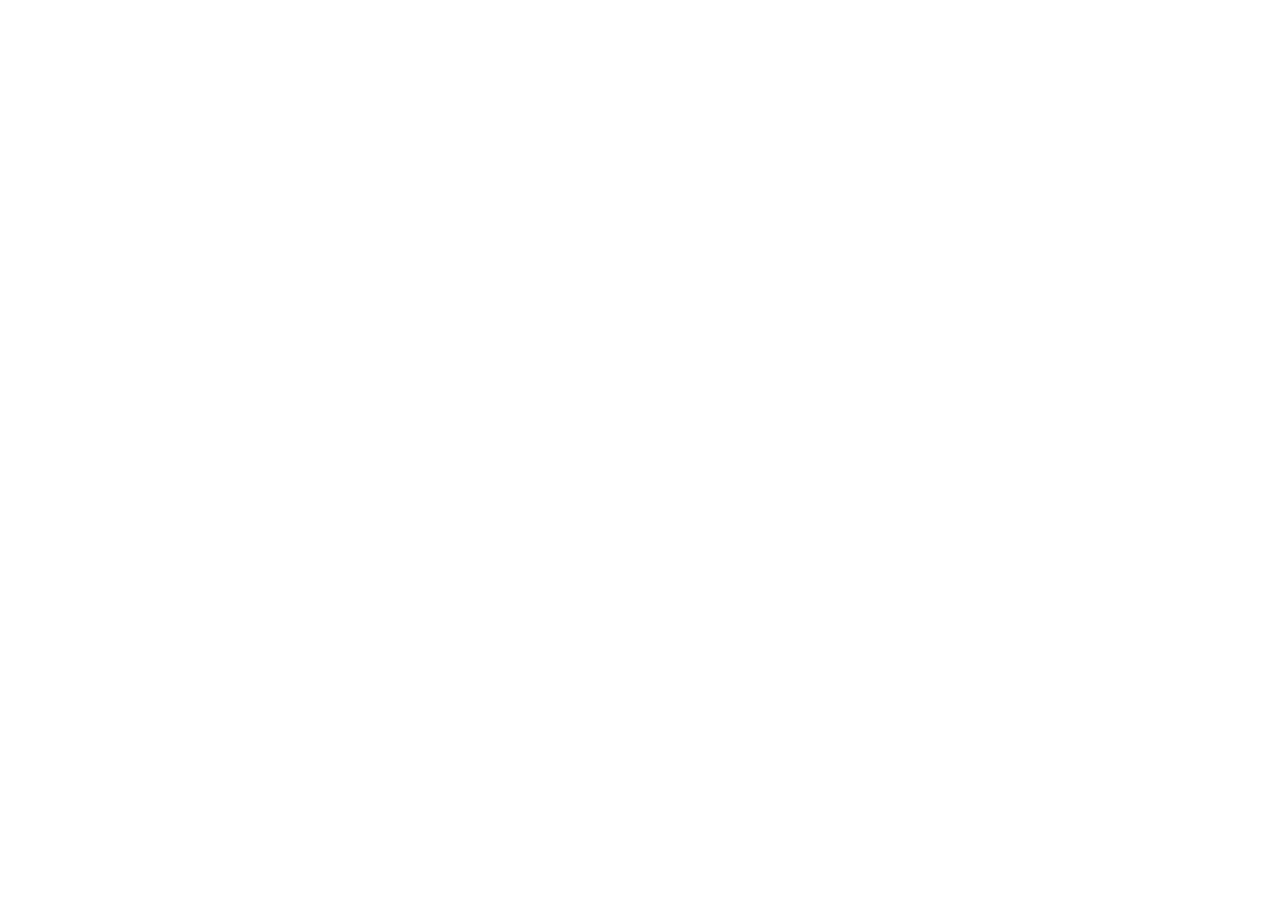
==== anime-battle-arena/index.html @ 2f111126 "eerste commit van startscherm" ====
<!DOCTYPE html>
<html lang="en">
<head>
    <meta charset="UTF-8">
    <meta name="viewport" content="width=device-width, initial-scale=1.0">
    <title>Welcome screen</title>
    <link rel="stylesheet" href="style.css">
</head>
<body>
    

    <script src="sketch.js"></script>
</body>
</html>
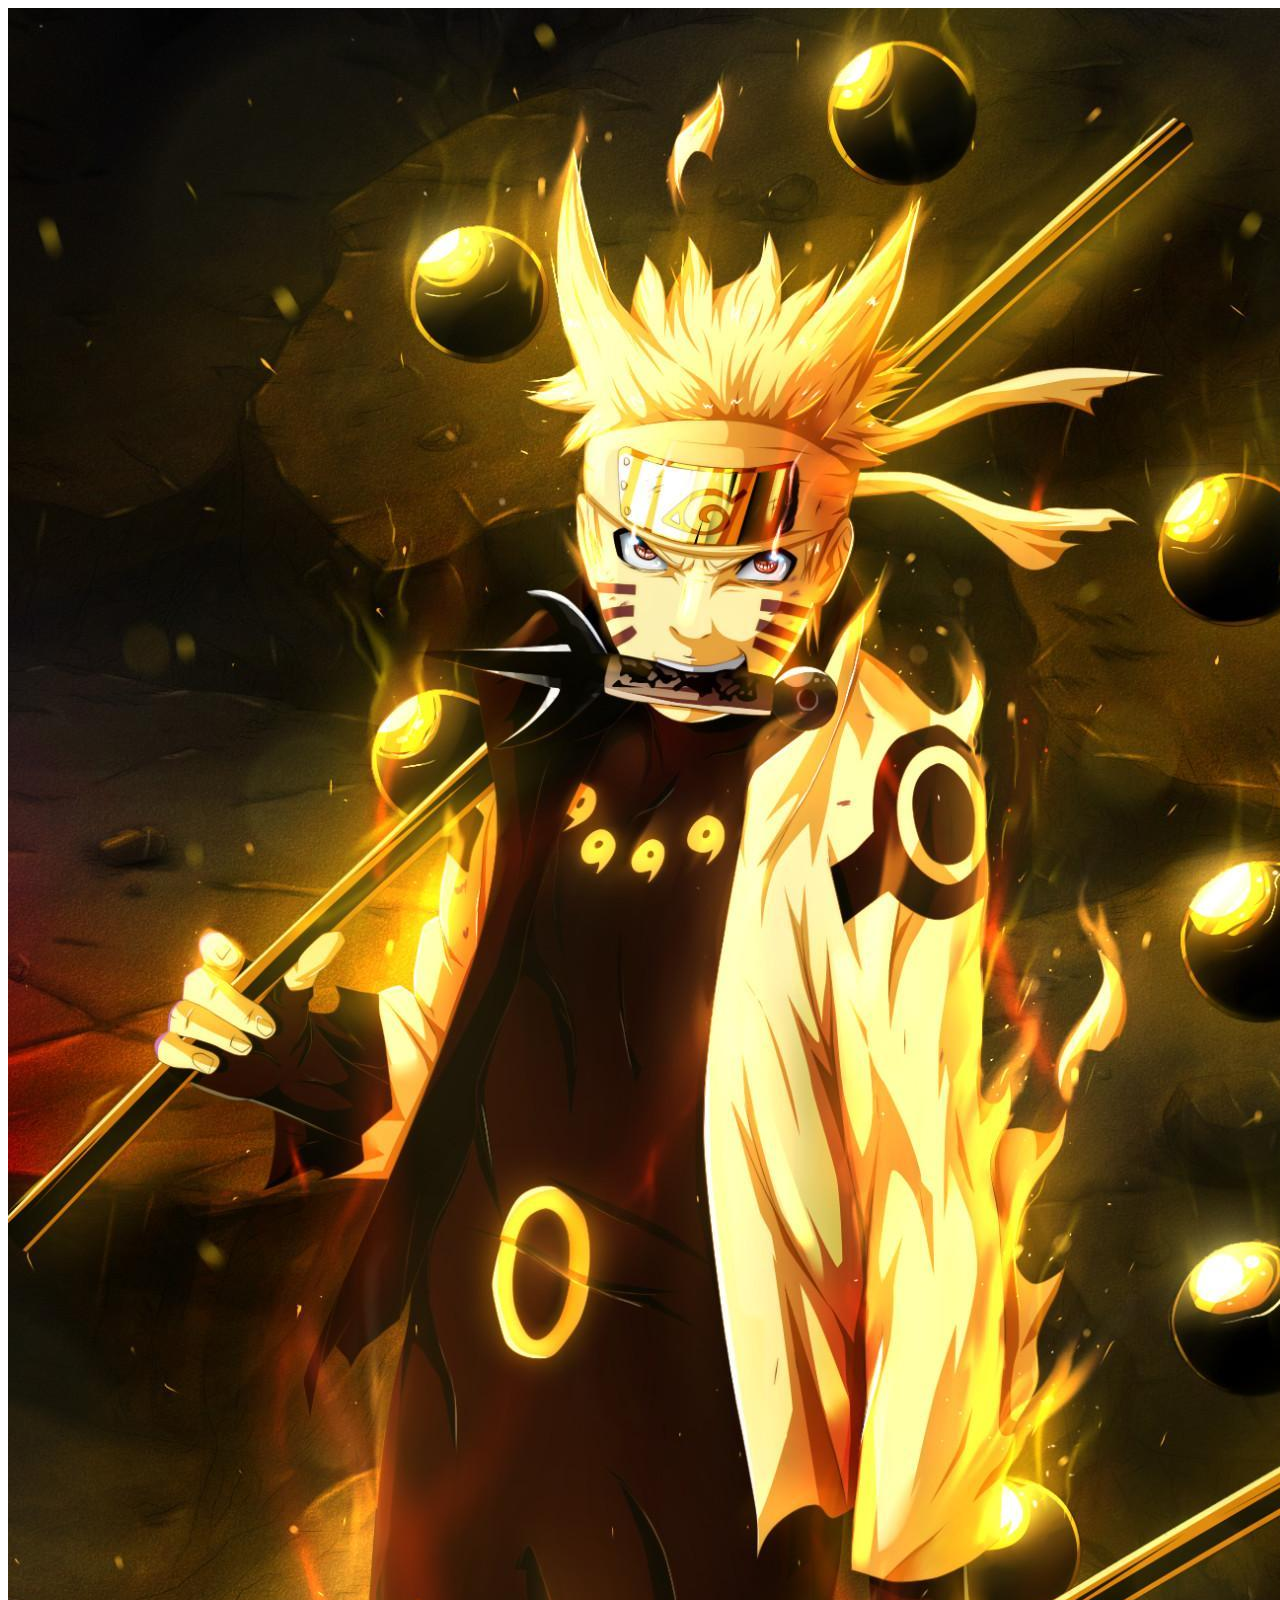
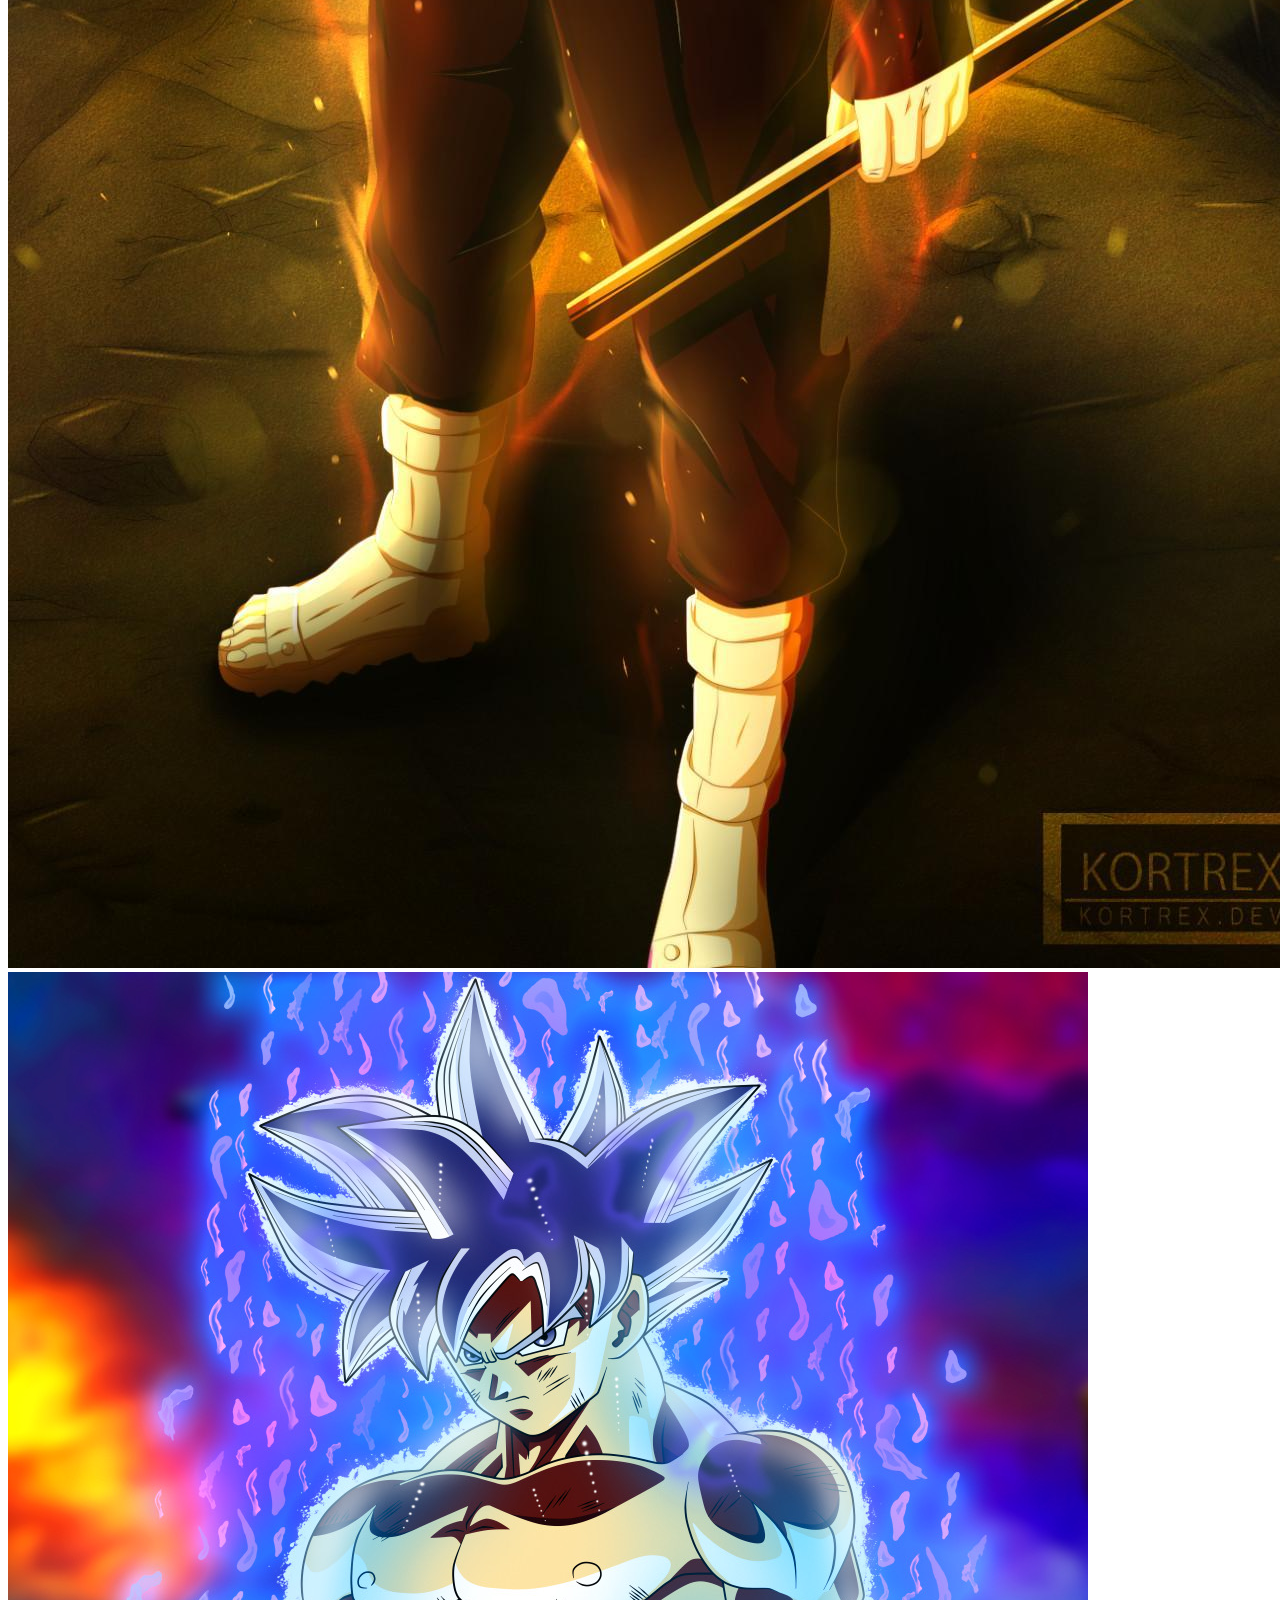
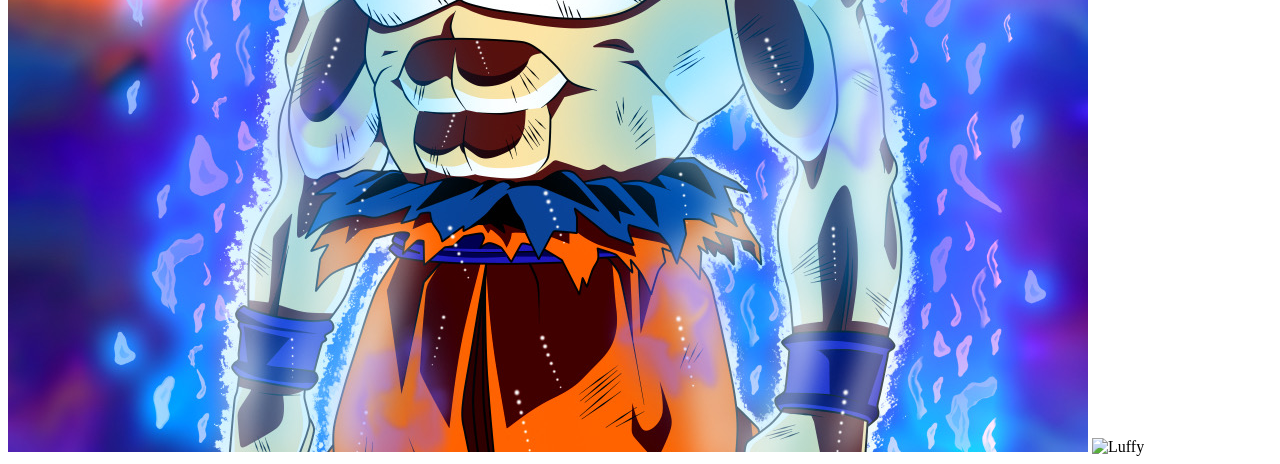
==== commit 7f814060: "images toegevoegd" ====
--- a/anime-battle-arena/index.html
+++ b/anime-battle-arena/index.html
@@ -8,6 +8,14 @@
 </head>
 <body>
     
+    <div class="start-screen">
+
+        <div class="background-images">
+            <img src="/images/naruto.jpg" alt="Naruto">
+            <img src="/images/uigoku.jpg" alt="Goku">
+            <img src="/images/luffygearfive.jpg" alt="Luffy">
+        </div>
+    </div>
 
     <script src="sketch.js"></script>
 </body>
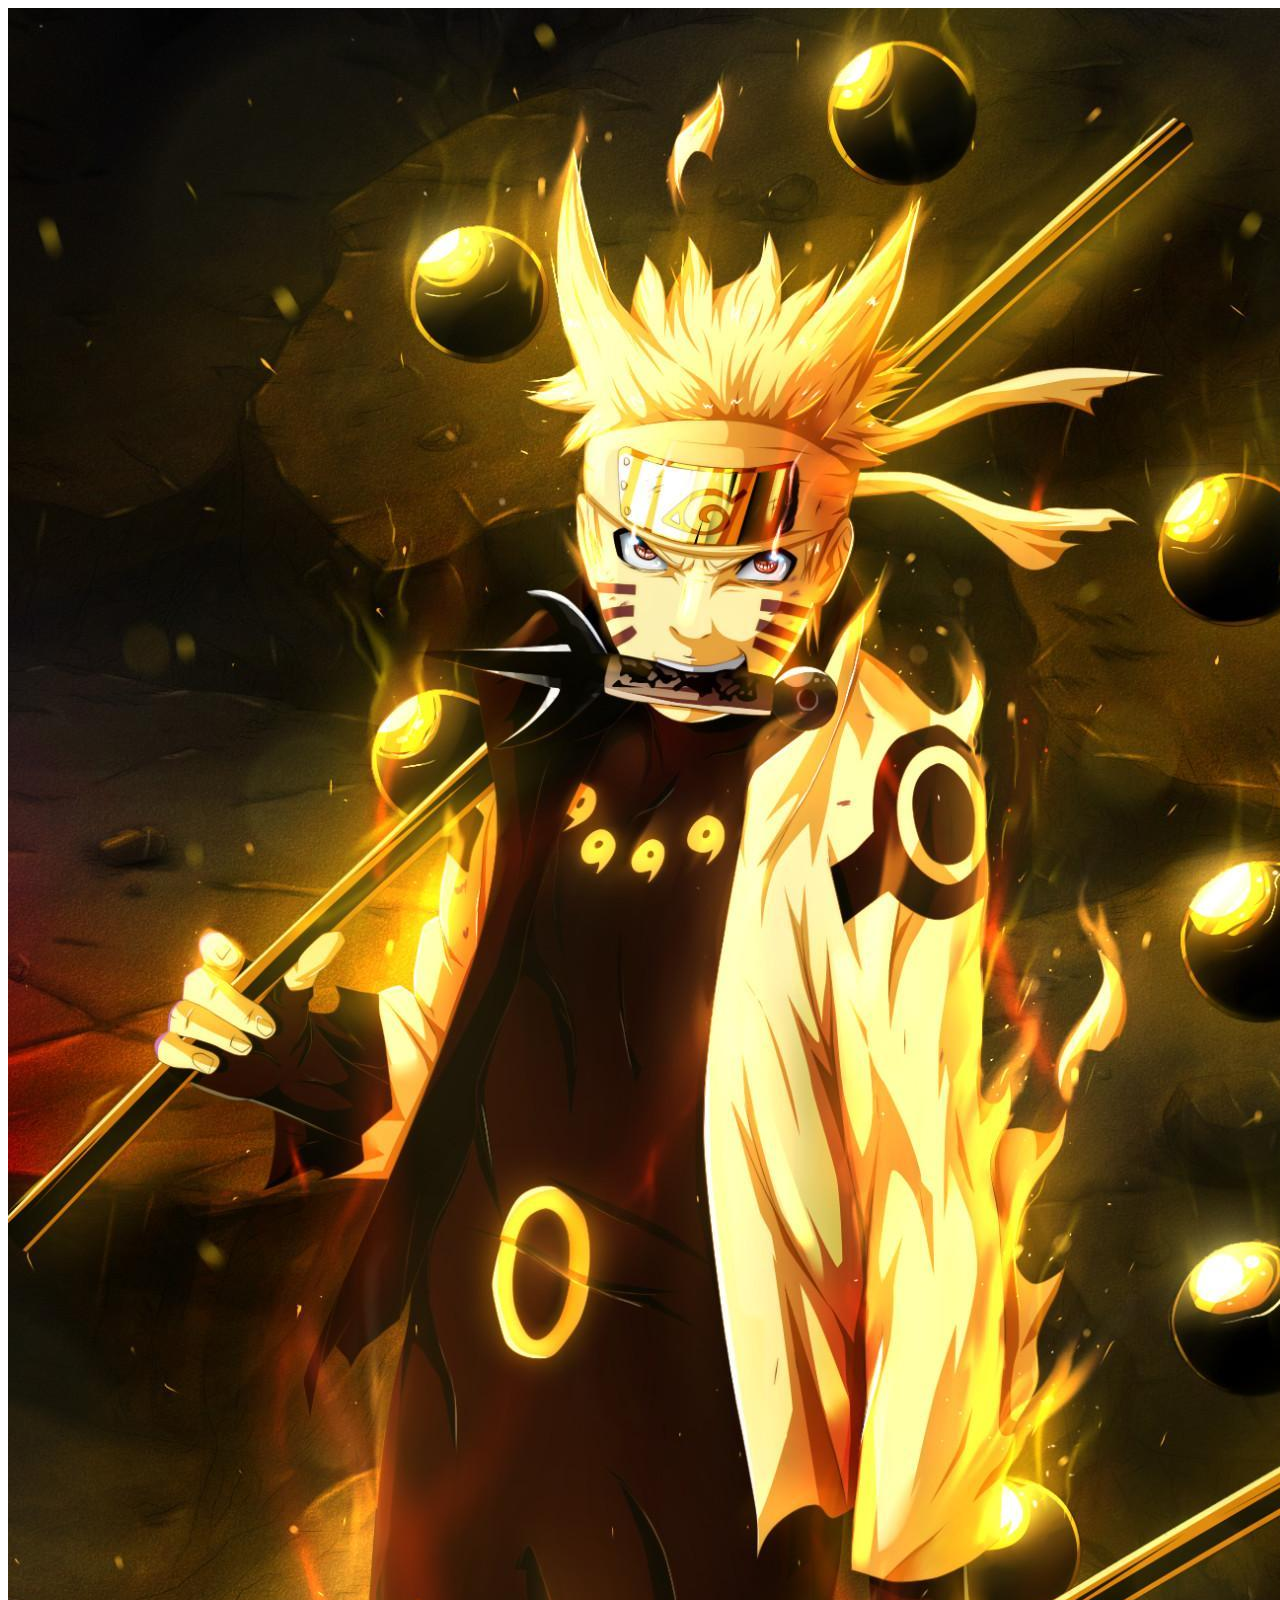
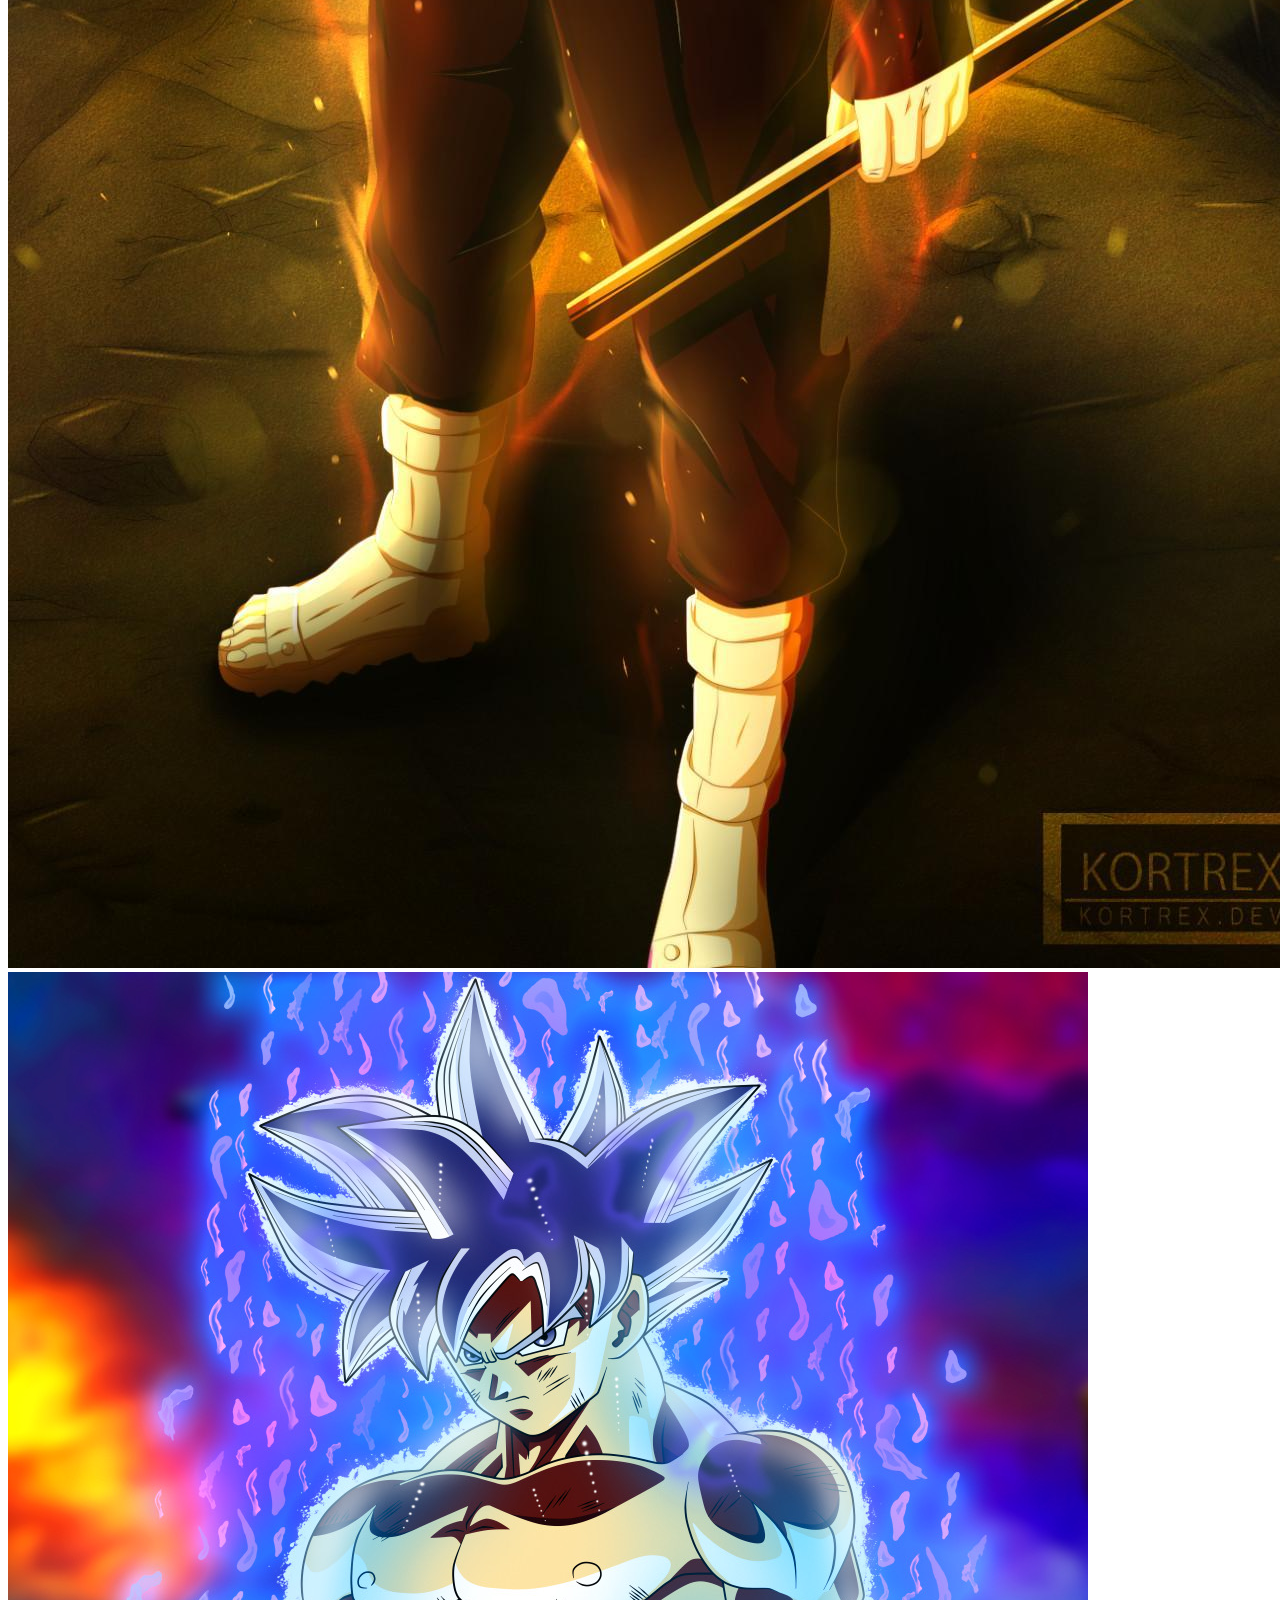
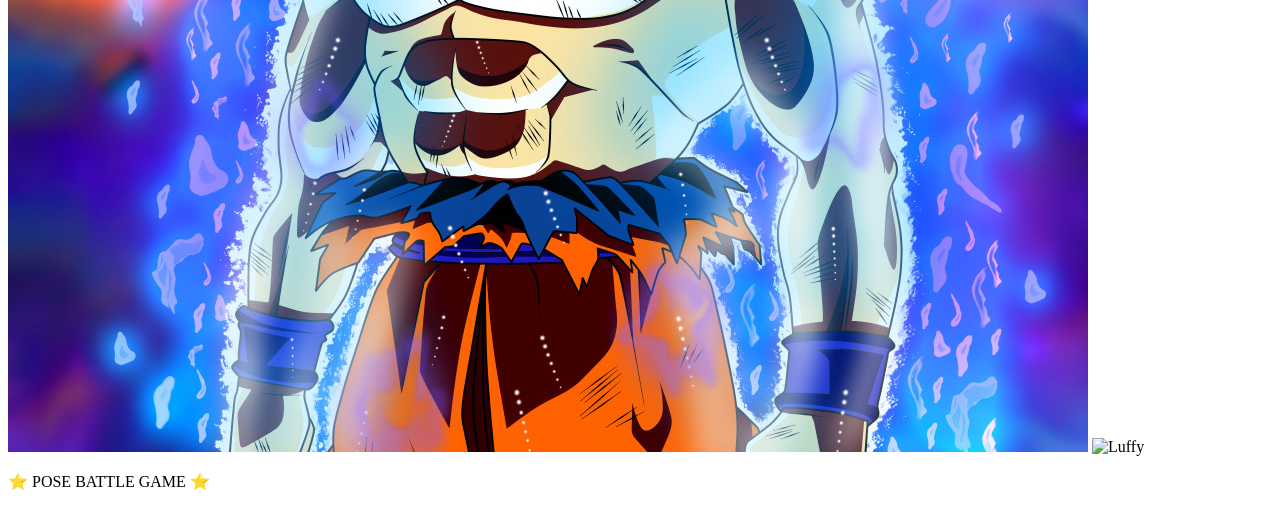
==== commit 3c436f66: "added subtitle" ====
--- a/anime-battle-arena/index.html
+++ b/anime-battle-arena/index.html
@@ -11,9 +11,13 @@
     <div class="start-screen">
 
         <div class="background-images">
-            <img src="/images/naruto.jpg" alt="Naruto">
-            <img src="/images/uigoku.jpg" alt="Goku">
-            <img src="/images/luffygearfive.jpg" alt="Luffy">
+            <img class="bg-left" src="/images/naruto.jpg" alt="Naruto">
+            <img class="bg-center" src="/images/uigoku.jpg" alt="Goku">
+            <img class="bg-right" src="/images/luffygearfive.jpg" alt="Luffy">
+        </div>
+
+        <div class="center-box">
+            <p class="subtitle">⭐ POSE BATTLE GAME ⭐</p>
         </div>
     </div>
 
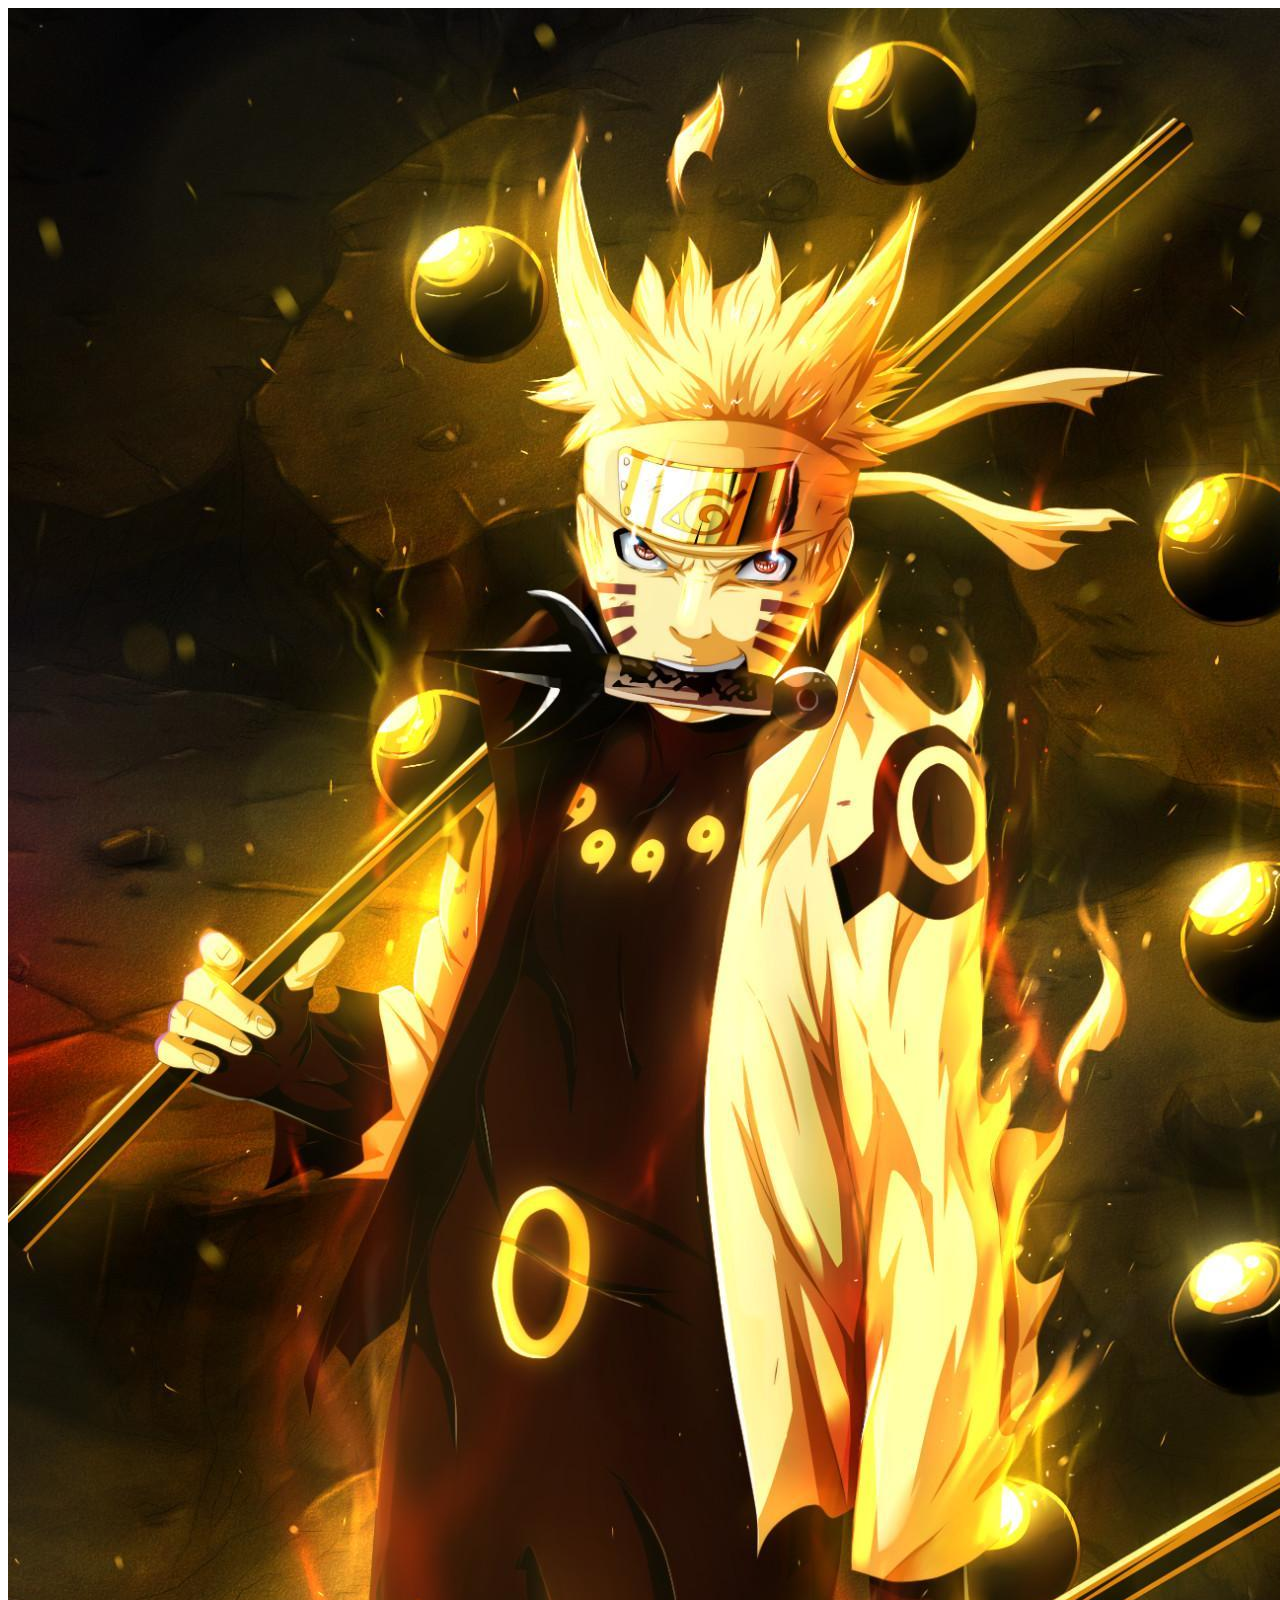
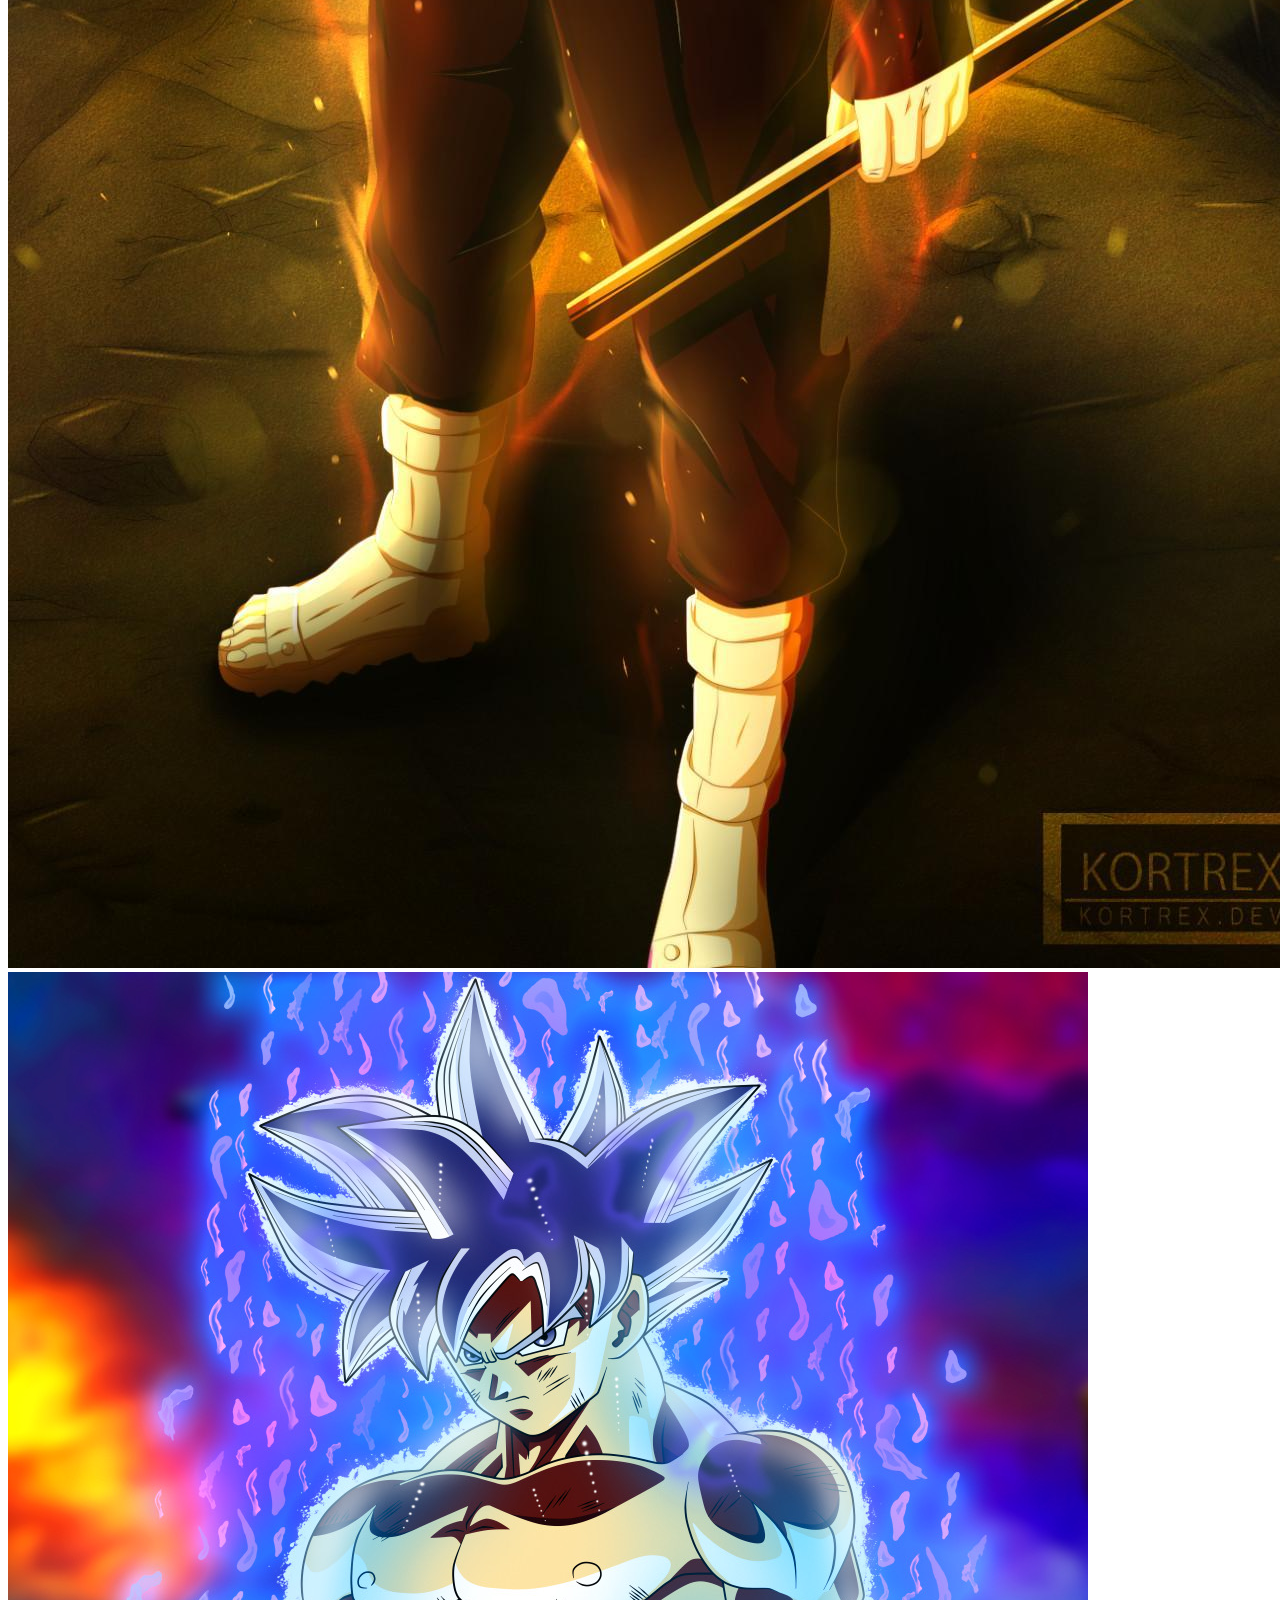
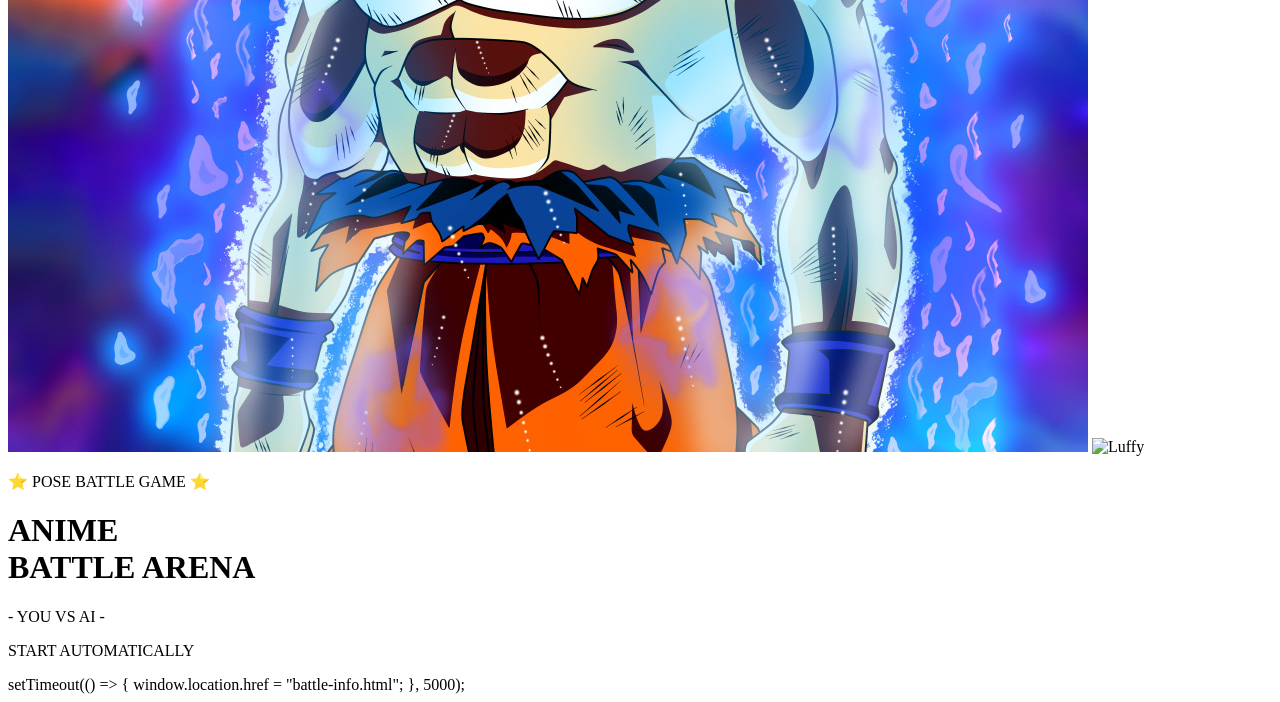
==== commit 193e61b1: "added my titles with classes" ====
--- a/anime-battle-arena/index.html
+++ b/anime-battle-arena/index.html
@@ -18,9 +18,16 @@
 
         <div class="center-box">
             <p class="subtitle">⭐ POSE BATTLE GAME ⭐</p>
+            <h1 class="h1-title">ANIME <br> BATTLE ARENA</h1>
+            <p class="vs-title">- YOU VS AI -</p>
+            <p class="auto-start">START AUTOMATICALLY</p>
         </div>
     </div>
 
-    <script src="sketch.js"></script>
+    <scrip>
+        setTimeout(() => {
+            window.location.href = "battle-info.html";
+        }, 5000);
+    </script>
 </body>
 </html>
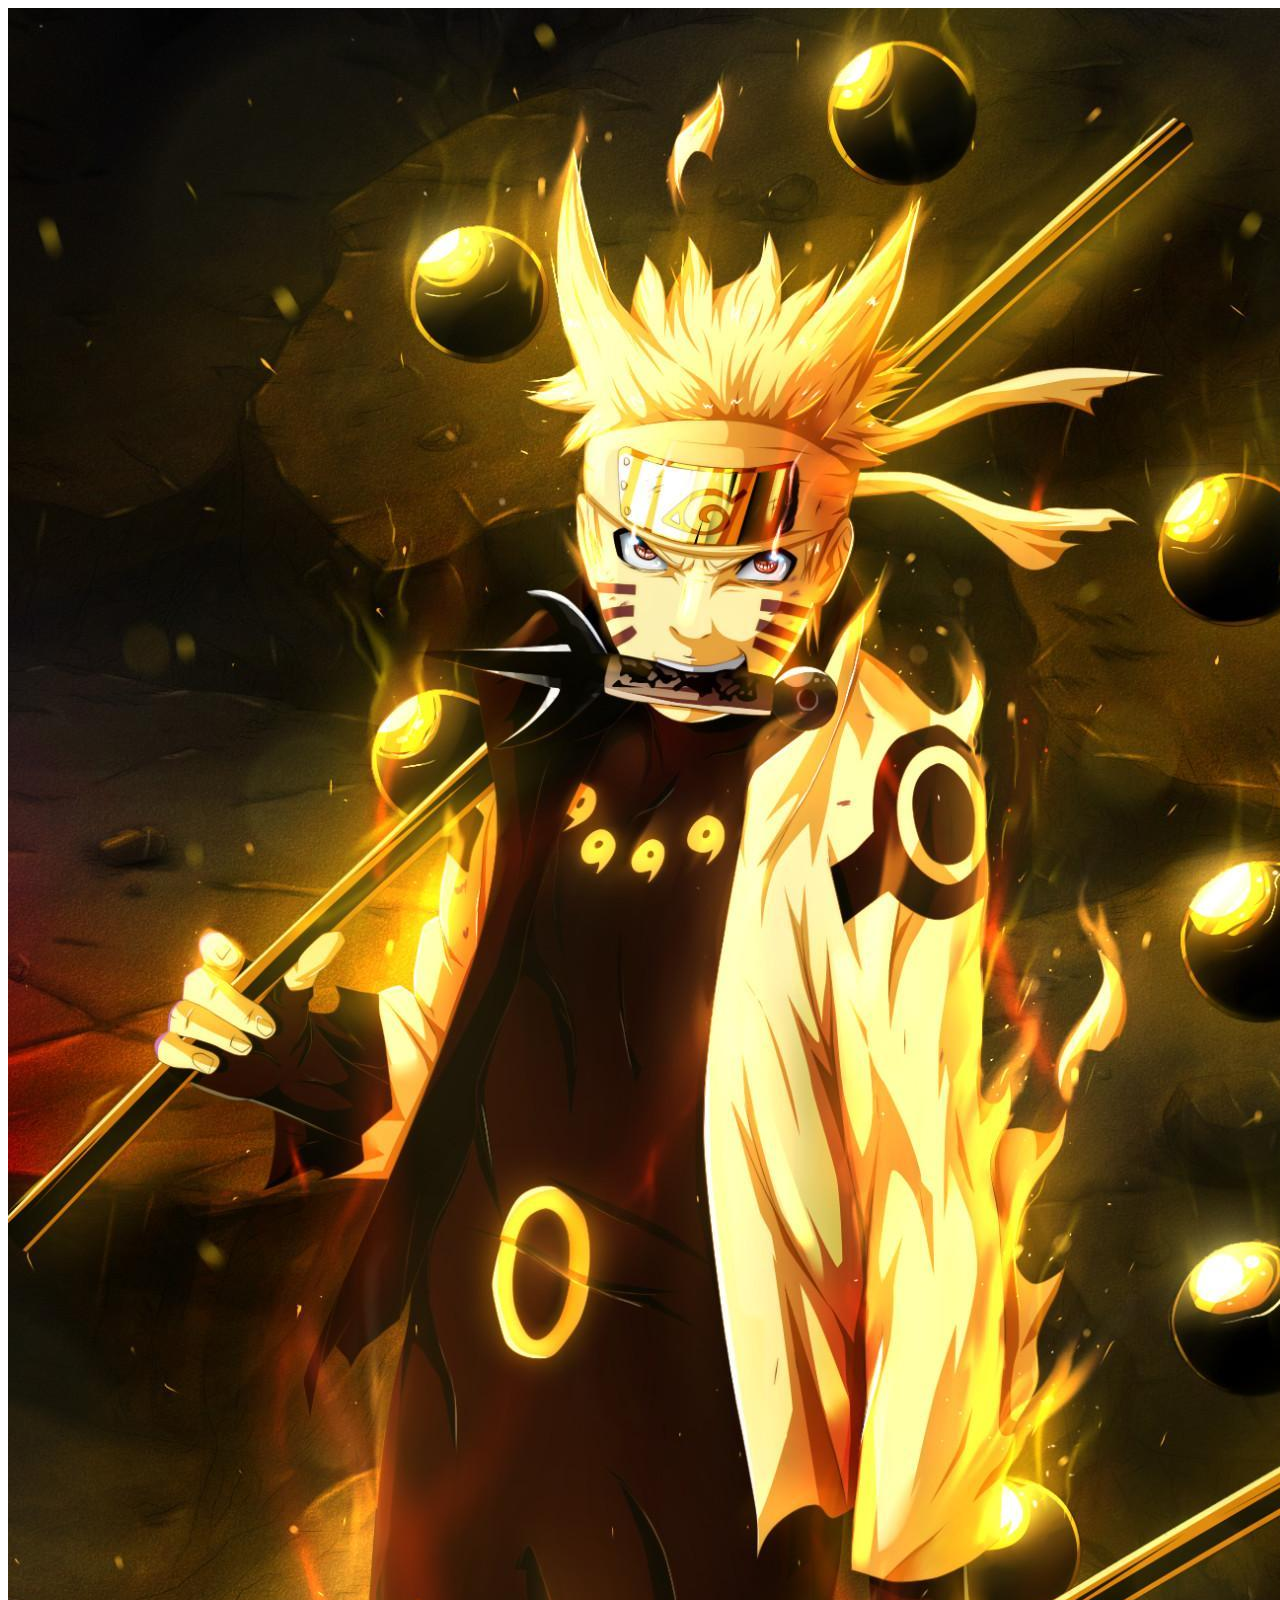
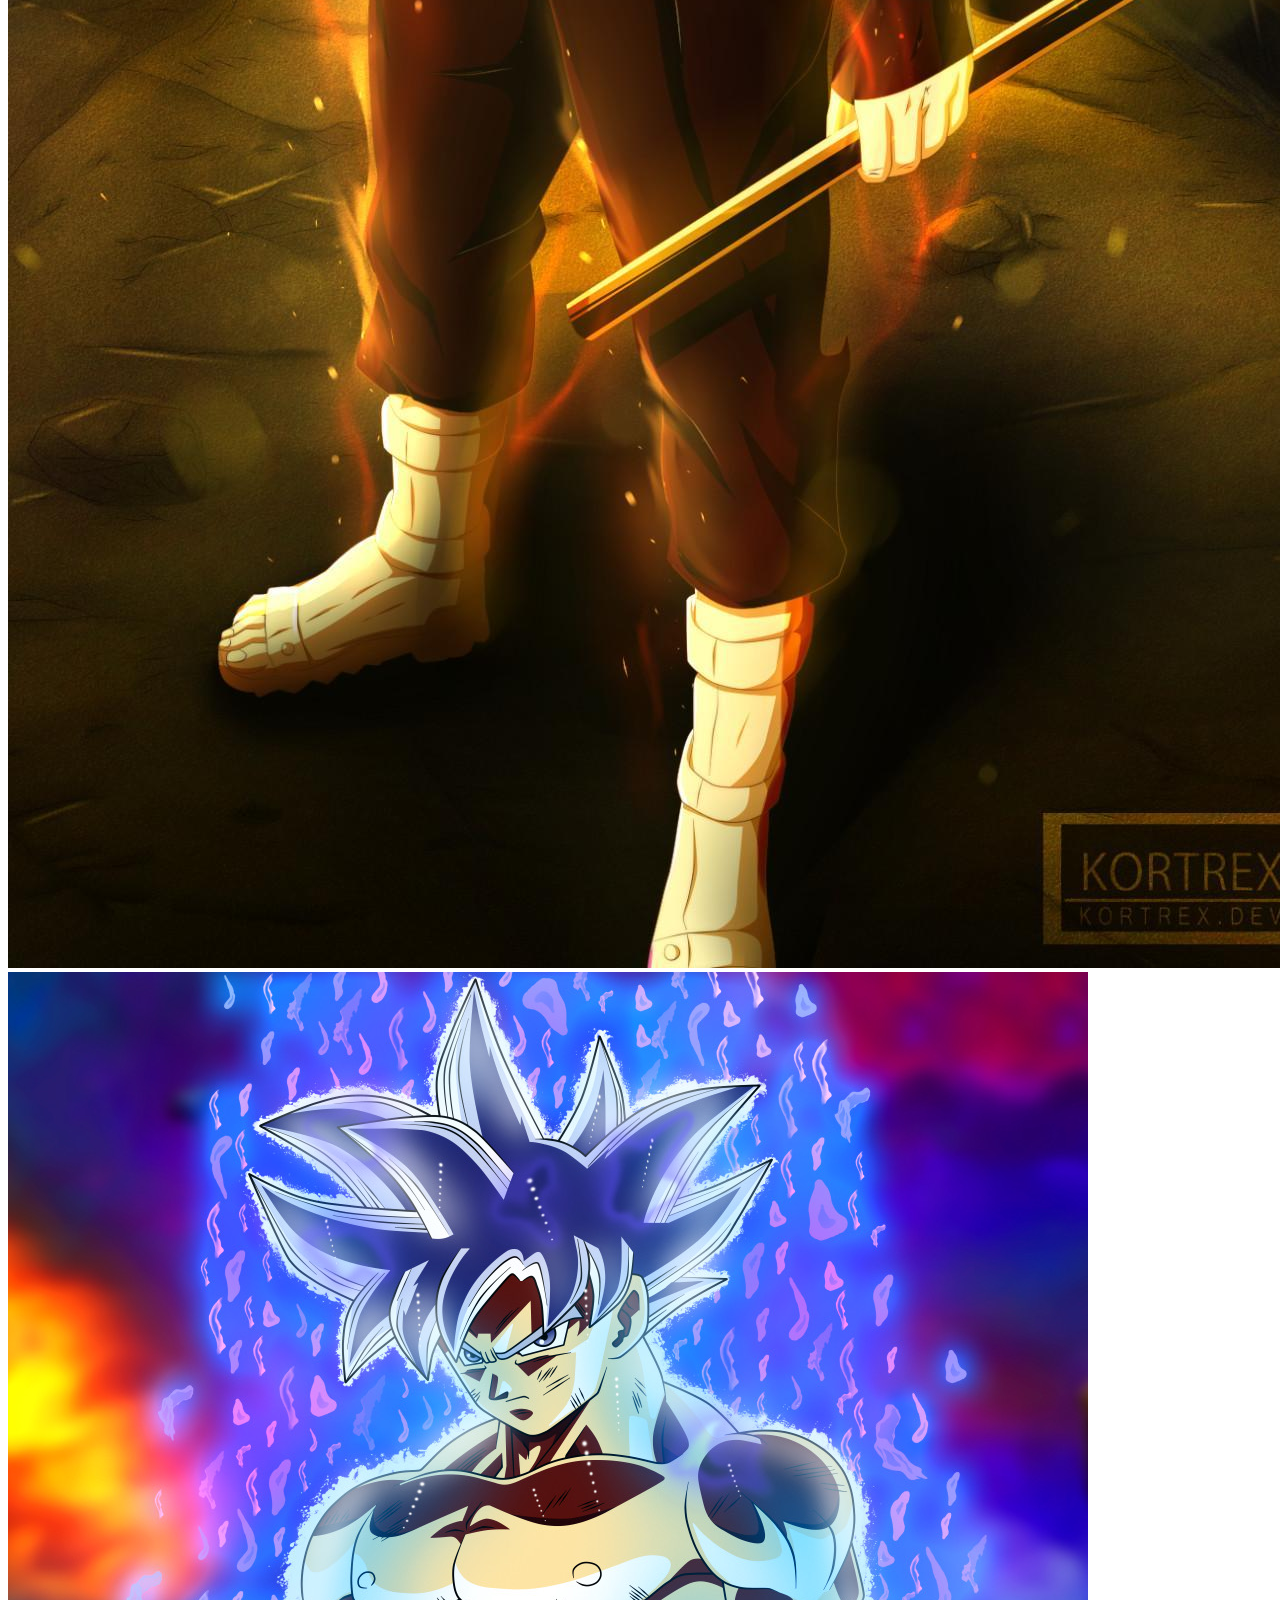
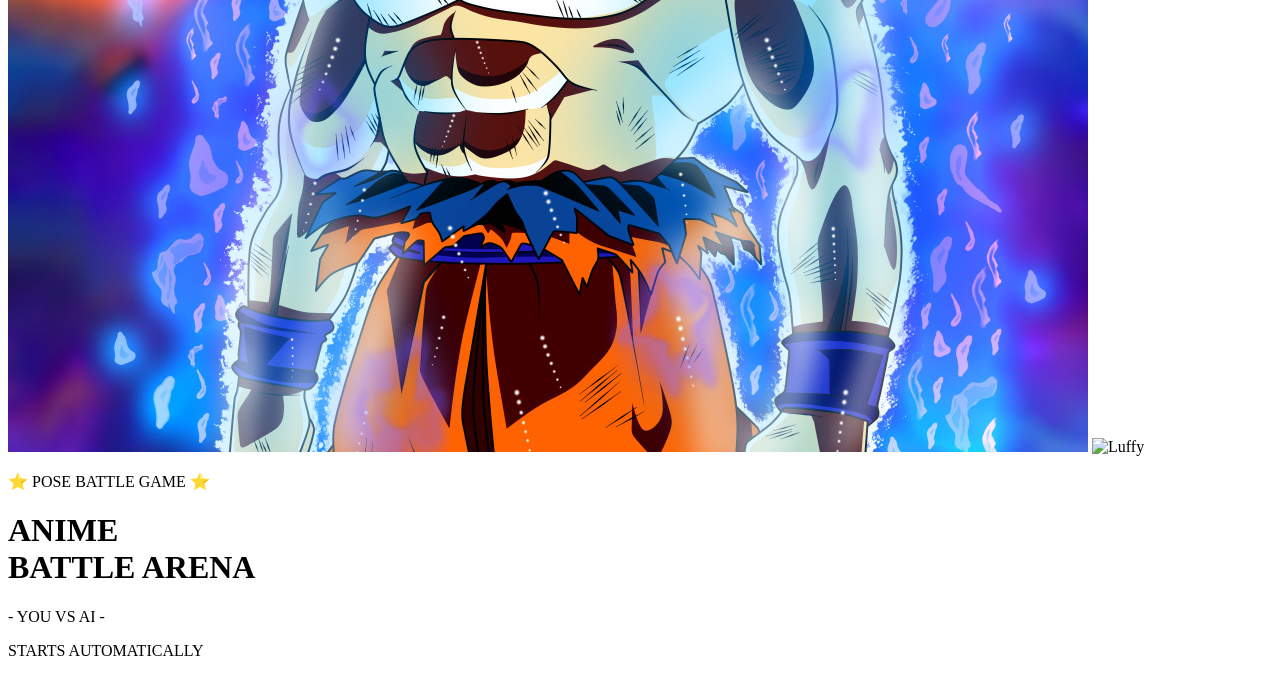
==== commit 6e82b505: "added css for the first screen" ====
--- a/anime-battle-arena/index.html
+++ b/anime-battle-arena/index.html
@@ -18,16 +18,17 @@
 
         <div class="center-box">
             <p class="subtitle">⭐ POSE BATTLE GAME ⭐</p>
-            <h1 class="h1-title">ANIME <br> BATTLE ARENA</h1>
+            <h1 class="h1-title"> <span class="wit">ANIME</span> <br> BATTLE ARENA</h1>
             <p class="vs-title">- YOU VS AI -</p>
-            <p class="auto-start">START AUTOMATICALLY</p>
+            <p class="auto-start">STARTS AUTOMATICALLY</p>
         </div>
     </div>
 
-    <scrip>
-        setTimeout(() => {
-            window.location.href = "battle-info.html";
-        }, 5000);
-    </script>
+
+<script>
+    setTimeout(() => {
+        window.location.href = "battle-info.html";
+    }, 5000);
+</script>
 </body>
 </html>
